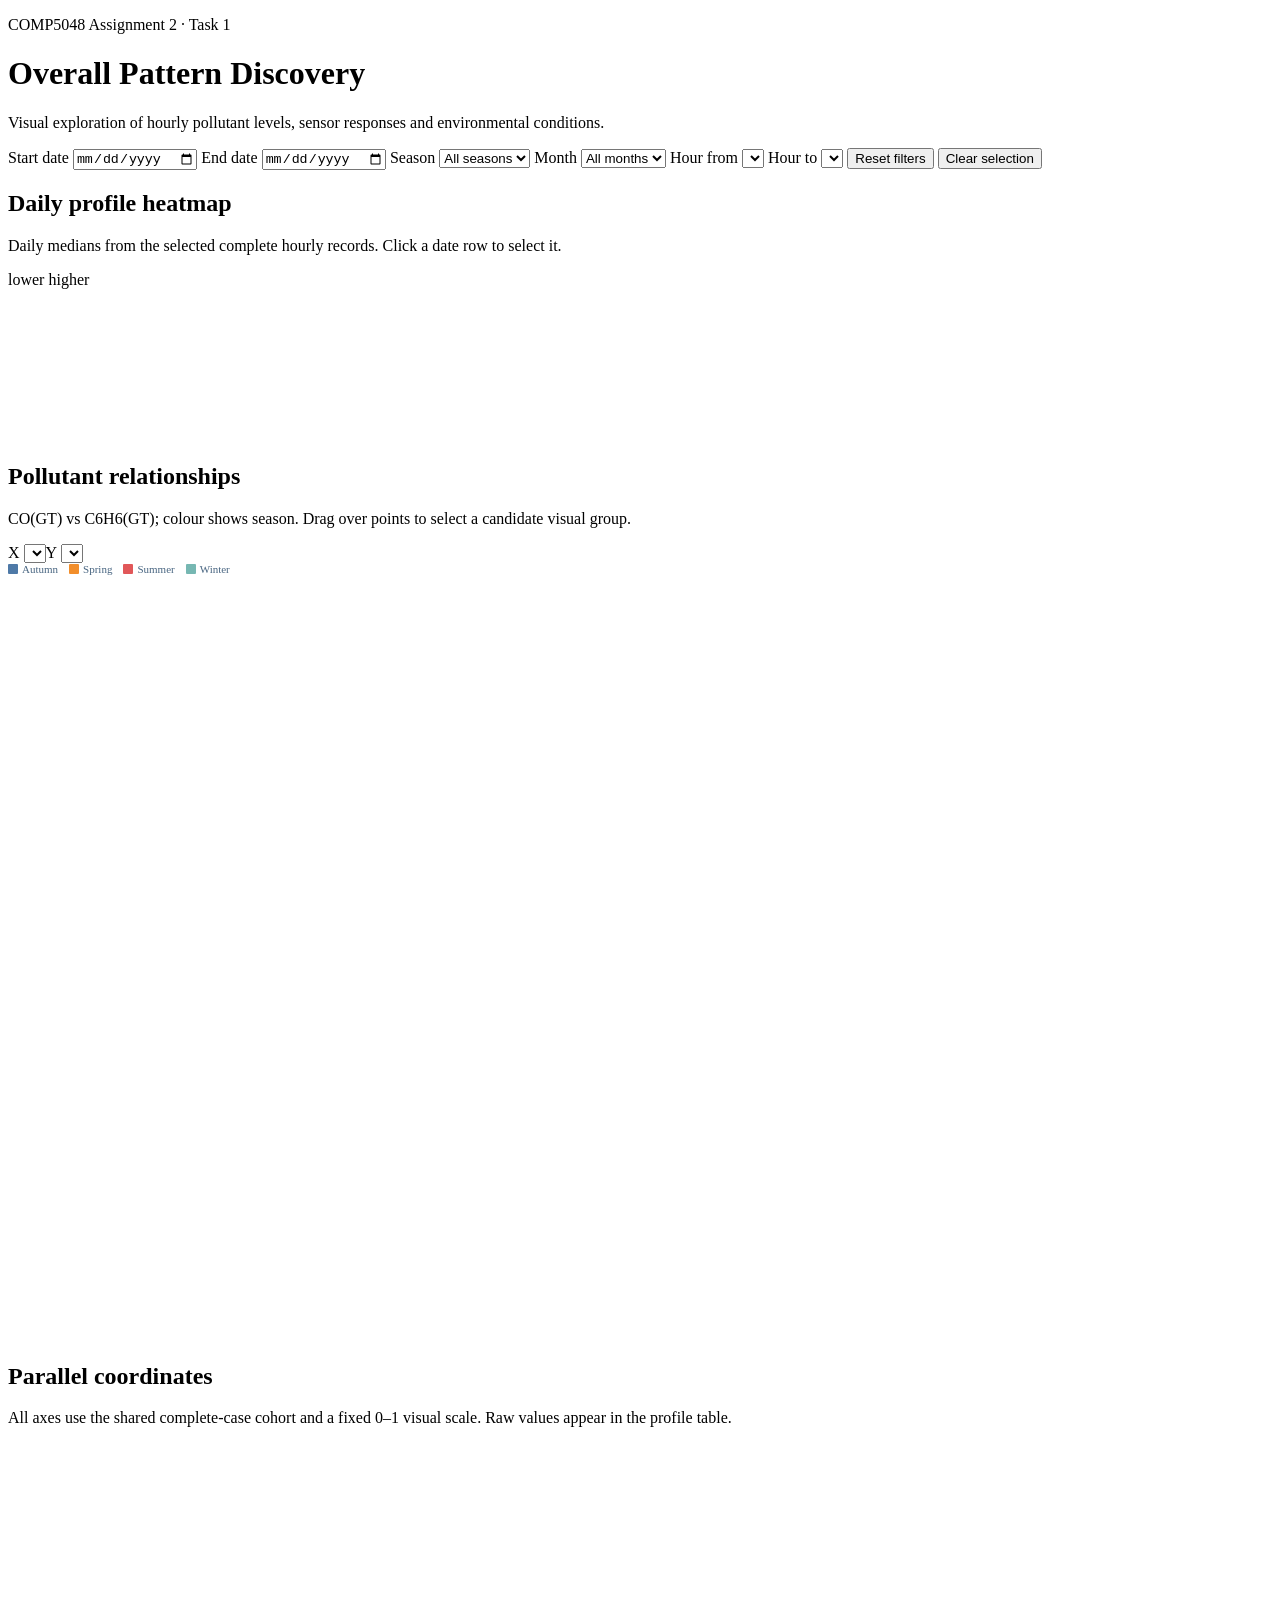
==== code/task-1/html/index.html @ b7a8b614 "Add files via upload" ====
<!doctype html>
<html lang="en">
<head>
  <meta charset="utf-8">
  <meta name="viewport" content="width=device-width, initial-scale=1">
  <title>Task 1 | Overall Pattern Discovery</title>
  <link rel="stylesheet" href="styles.css">
  <link rel="stylesheet" href="tableau-theme.css">
</head>
<body>
  <header>
    <div>
      <p class="eyebrow">COMP5048 Assignment 2 · Task 1</p>
      <h1>Overall Pattern Discovery</h1>
      <p class="subtitle">Visual exploration of hourly pollutant levels, sensor responses and environmental conditions.</p>
    </div>
    <div class="cohort-note" id="cohortNote"></div>
  </header>

  <section class="controls" aria-label="Filters">
    <label>Start date <input id="startDate" type="date"></label>
    <label>End date <input id="endDate" type="date"></label>
    <label>Season <select id="season"><option value="All">All seasons</option><option>Spring</option><option>Summer</option><option>Autumn</option><option>Winter</option></select></label>
    <label>Month <select id="month"><option value="0">All months</option></select></label>
    <label>Hour from <select id="hourFrom"></select></label>
    <label>Hour to <select id="hourTo"></select></label>
    <button id="resetFilters">Reset filters</button>
    <button class="secondary" id="clearSelection">Clear selection</button>
  </section>

  <section class="status-row" aria-live="polite">
    <span id="visibleCount"></span>
    <span id="selectedCount"></span>
    <span id="coverageInfo"></span>
  </section>

  <main>
    <section class="card heat-card">
      <div class="card-heading"><div><h2>Daily profile heatmap</h2><p>Daily medians from the selected complete hourly records. Click a date row to select it.</p></div><span class="legend"><i class="low"></i> lower <i class="high"></i> higher</span></div>
      <div class="scroll-view"><svg id="heatmap" role="img" aria-label="Daily profile heatmap"></svg></div>
    </section>

    <section class="card scatter-card">
      <div class="card-heading"><div><h2>Pollutant relationships</h2><p>CO(GT) vs C6H6(GT); colour shows season. Drag over points to select a candidate visual group.</p></div><div class="axis-controls"><label>X <select id="xField"></select></label><label>Y <select id="yField"></select></label></div></div>
      <div class="season-legend" aria-label="Season colour legend"><span><i class="autumn"></i>Autumn</span><span><i class="spring"></i>Spring</span><span><i class="summer"></i>Summer</span><span><i class="winter"></i>Winter</span></div>
      <div class="canvas-wrap"><canvas id="scatter"></canvas><div id="tooltip" class="tooltip" hidden></div></div>
    </section>

    <section class="card parallel-card">
      <div class="card-heading"><div><h2>Parallel coordinates</h2><p>All axes use the shared complete-case cohort and a fixed 0–1 visual scale. Raw values appear in the profile table.</p></div></div>
      <div class="canvas-wrap"><canvas id="parallel"></canvas></div>
    </section>

  </main>

  <script src="data.js"></script>
  <script src="app.js"></script>
</body>
</html>
---- code/task-1/html/tableau-theme.css ----
/* Tableau-aligned additions for the local Task 1 dashboard. */
.season-legend {
  display: flex;
  flex-wrap: wrap;
  gap: 7px 11px;
  margin: 0 0 8px;
  color: #486581;
  font-size: 11px;
}

.season-legend span {
  display: inline-flex;
  align-items: center;
  gap: 4px;
}

.season-legend i {
  display: inline-block;
  width: 10px;
  height: 10px;
  border-radius: 1px;
}

.season-legend .autumn { background: #4e79a7; }
.season-legend .spring { background: #f28e2b; }
.season-legend .summer { background: #e15759; }
.season-legend .winter { background: #76b7b2; }

/* Match the Tableau dashboard composition: scatterplot left, the two
   multivariate views stacked on the right. */
.scatter-card { grid-column: 1 / 2; grid-row: span 2; }
.heat-card { grid-column: 2 / 3; }
.parallel-card { grid-column: 2 / 3; }
.scatter-card .canvas-wrap { height: 760px; }

@media (max-width: 950px) {
  .scatter-card, .heat-card, .parallel-card { grid-column: 1; grid-row: auto; }
  .scatter-card .canvas-wrap { height: 300px; }
}
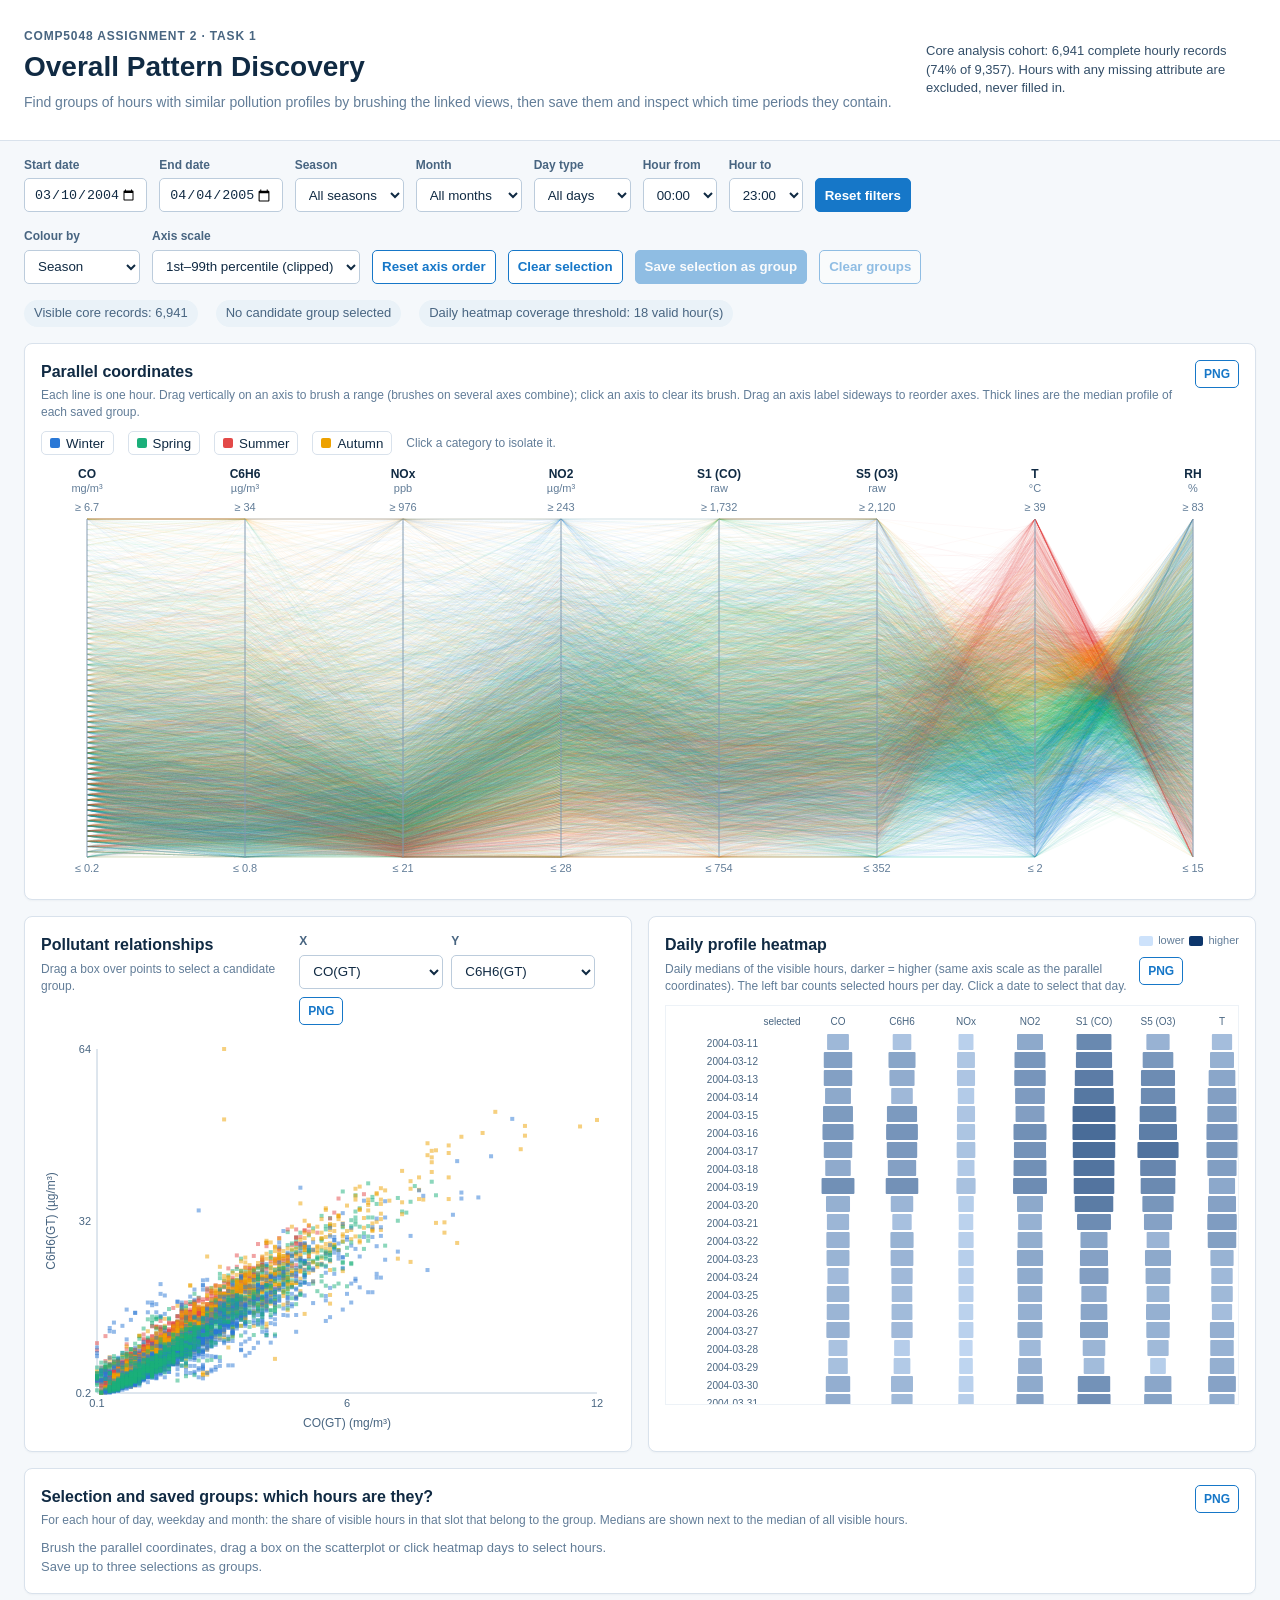
==== commit 9a7b0c15: "Complete Task 1: grouping discovery tool, evidence figures and write-up - Web tool: axis brushing an" ====
--- a/code/task-1/html/index.html
+++ b/code/task-1/html/index.html
@@ -12,7 +12,7 @@
     <div>
       <p class="eyebrow">COMP5048 Assignment 2 · Task 1</p>
       <h1>Overall Pattern Discovery</h1>
-      <p class="subtitle">Visual exploration of hourly pollutant levels, sensor responses and environmental conditions.</p>
+      <p class="subtitle">Find groups of hours with similar pollution profiles by brushing the linked views, then save them and inspect which time periods they contain.</p>
     </div>
     <div class="cohort-note" id="cohortNote"></div>
   </header>
@@ -20,12 +20,21 @@
   <section class="controls" aria-label="Filters">
     <label>Start date <input id="startDate" type="date"></label>
     <label>End date <input id="endDate" type="date"></label>
-    <label>Season <select id="season"><option value="All">All seasons</option><option>Spring</option><option>Summer</option><option>Autumn</option><option>Winter</option></select></label>
+    <label>Season <select id="season"><option value="All">All seasons</option><option>Winter</option><option>Spring</option><option>Summer</option><option>Autumn</option></select></label>
     <label>Month <select id="month"><option value="0">All months</option></select></label>
+    <label>Day type <select id="dayType"><option value="All">All days</option><option>Weekday</option><option>Weekend</option></select></label>
     <label>Hour from <select id="hourFrom"></select></label>
     <label>Hour to <select id="hourTo"></select></label>
     <button id="resetFilters">Reset filters</button>
+  </section>
+
+  <section class="controls encoding-row" aria-label="Encoding">
+    <label>Colour by <select id="colourBy"><option value="season">Season</option><option value="timeOfDay">Time of day</option><option value="dayType">Day type</option><option value="group">Saved group</option><option value="none">None</option></select></label>
+    <label>Axis scale <select id="scale"><option value="p99">1st–99th percentile (clipped)</option><option value="minmax">Full min–max</option></select></label>
+    <button class="secondary" id="resetAxes">Reset axis order</button>
     <button class="secondary" id="clearSelection">Clear selection</button>
+    <button id="saveGroup">Save selection as group</button>
+    <button class="secondary" id="clearGroups">Clear groups</button>
   </section>
 
   <section class="status-row" aria-live="polite">
@@ -35,22 +44,41 @@
   </section>
 
   <main>
+    <section class="card parallel-card">
+      <div class="card-heading">
+        <div>
+          <h2>Parallel coordinates</h2>
+          <p>Each line is one hour. Drag vertically on an axis to brush a range (brushes on several axes combine); click an axis to clear its brush. Drag an axis label sideways to reorder axes. Thick lines are the median profile of each saved group.</p>
+        </div>
+        <button class="secondary small" data-export="parallel">PNG</button>
+      </div>
+      <div class="colour-legend" id="colourLegend" aria-label="Colour legend"></div>
+      <div class="canvas-wrap"><canvas id="parallel"></canvas></div>
+    </section>
+
+    <section class="card scatter-card">
+      <div class="card-heading">
+        <div><h2>Pollutant relationships</h2><p>Drag a box over points to select a candidate group.</p></div>
+        <div class="axis-controls"><label>X <select id="xField"></select></label><label>Y <select id="yField"></select></label><button class="secondary small" data-export="scatter">PNG</button></div>
+      </div>
+      <div class="canvas-wrap"><canvas id="scatter"></canvas><div id="tooltip" class="tooltip" hidden></div></div>
+    </section>
+
     <section class="card heat-card">
-      <div class="card-heading"><div><h2>Daily profile heatmap</h2><p>Daily medians from the selected complete hourly records. Click a date row to select it.</p></div><span class="legend"><i class="low"></i> lower <i class="high"></i> higher</span></div>
+      <div class="card-heading">
+        <div><h2>Daily profile heatmap</h2><p>Daily medians of the visible hours, darker = higher (same axis scale as the parallel coordinates). The left bar counts selected hours per day. Click a date to select that day.</p></div>
+        <div class="axis-controls"><span class="legend"><i class="low"></i> lower <i class="high"></i> higher</span><button class="secondary small" data-export="heatmap">PNG</button></div>
+      </div>
       <div class="scroll-view"><svg id="heatmap" role="img" aria-label="Daily profile heatmap"></svg></div>
     </section>
 
-    <section class="card scatter-card">
-      <div class="card-heading"><div><h2>Pollutant relationships</h2><p>CO(GT) vs C6H6(GT); colour shows season. Drag over points to select a candidate visual group.</p></div><div class="axis-controls"><label>X <select id="xField"></select></label><label>Y <select id="yField"></select></label></div></div>
-      <div class="season-legend" aria-label="Season colour legend"><span><i class="autumn"></i>Autumn</span><span><i class="spring"></i>Spring</span><span><i class="summer"></i>Summer</span><span><i class="winter"></i>Winter</span></div>
-      <div class="canvas-wrap"><canvas id="scatter"></canvas><div id="tooltip" class="tooltip" hidden></div></div>
+    <section class="card groups-card">
+      <div class="card-heading">
+        <div><h2>Selection and saved groups: which hours are they?</h2><p>For each hour of day, weekday and month: the share of visible hours in that slot that belong to the group. Medians are shown next to the median of all visible hours.</p></div>
+        <button class="secondary small" data-export="groups">PNG</button>
+      </div>
+      <div id="groups" class="groups-grid"></div>
     </section>
-
-    <section class="card parallel-card">
-      <div class="card-heading"><div><h2>Parallel coordinates</h2><p>All axes use the shared complete-case cohort and a fixed 0–1 visual scale. Raw values appear in the profile table.</p></div></div>
-      <div class="canvas-wrap"><canvas id="parallel"></canvas></div>
-    </section>
-
   </main>
 
   <script src="data.js"></script>
--- a/code/task-1/html/styles.css
+++ b/code/task-1/html/styles.css
@@ -0,0 +1 @@
+:root{--ink:#102a43;--muted:#627d98;--border:#d9e2ec;--panel:#fff;--ground:#f5f8fb;--blue:#1677c8;--orange:#e8892f;--gray:#9fb3c8;--navy:#0b3c5d}*{box-sizing:border-box}body{margin:0;background:var(--ground);color:var(--ink);font:14px/1.45 Arial,Helvetica,sans-serif}header{display:flex;justify-content:space-between;gap:24px;padding:28px max(24px,calc((100vw - 1500px)/2));background:#fff;border-bottom:1px solid var(--border)}h1,h2,p{margin:0}h1{font-size:28px;line-height:1.15}.eyebrow{margin-bottom:6px;color:#486581;font-size:12px;font-weight:700;letter-spacing:.07em;text-transform:uppercase}.subtitle{margin-top:8px;color:var(--muted)}.cohort-note{align-self:center;max-width:330px;color:#334e68;font-size:13px}.controls,.status-row,main{max-width:1500px;margin-left:auto;margin-right:auto}.controls{display:flex;flex-wrap:wrap;gap:12px;align-items:end;padding:16px 24px}.controls label,.axis-controls label{display:grid;gap:4px;color:#486581;font-size:12px;font-weight:700}.controls input,.controls select,.axis-controls select,button{height:34px;border:1px solid #bcccdc;border-radius:5px;background:#fff;color:var(--ink);padding:0 9px}button{cursor:pointer;background:var(--blue);border-color:var(--blue);color:#fff;font-weight:700}button.secondary{background:#fff;color:var(--blue);border-color:var(--blue)}.status-row{display:flex;flex-wrap:wrap;gap:18px;padding:0 24px 16px;color:#486581;font-size:13px}.status-row span{background:#eaf2f8;border-radius:99px;padding:4px 10px}main{display:grid;grid-template-columns:minmax(0,1.2fr) minmax(0,1fr);gap:16px;padding:0 24px 30px}.card{min-width:0;background:var(--panel);border:1px solid var(--border);border-radius:8px;box-shadow:0 1px 2px rgba(16,42,67,.04);padding:16px}.heat-card{grid-column:1/2}.scatter-card{grid-column:2/3}.parallel-card,.time-card{grid-column:span 1}.profile-card{grid-column:1/2}.evidence-card{grid-column:2/3}.card-heading{display:flex;justify-content:space-between;gap:12px;align-items:flex-start;margin-bottom:10px}h2{font-size:16px}.card-heading p,.muted{margin-top:4px;color:var(--muted);font-size:12px}.axis-controls{display:flex;gap:8px;flex-wrap:wrap}.canvas-wrap{position:relative;height:330px}.canvas-wrap canvas{width:100%;height:100%;display:block;touch-action:none}.scroll-view{max-height:400px;overflow:auto;border:1px solid #edf2f7}.scroll-view svg{display:block;min-width:680px}.legend{display:flex;align-items:center;gap:5px;color:var(--muted);font-size:11px;white-space:nowrap}.legend i{display:inline-block;width:14px;height:10px;border-radius:2px}.legend .low{background:#2b6cb0}.legend .high{background:#d53f3a}.tooltip{position:absolute;z-index:2;max-width:240px;padding:8px 10px;background:#102a43;color:#fff;border-radius:5px;font-size:12px;pointer-events:none;white-space:pre-line}.table-wrap{overflow:auto}table{width:100%;border-collapse:collapse;font-size:13px}th,td{padding:8px;border-bottom:1px solid #edf2f7;text-align:right;white-space:nowrap}th:first-child,td:first-child{text-align:left}th{color:#486581;font-size:11px;text-transform:uppercase}.evidence-card ol{padding-left:21px;margin:10px 0}.evidence-card li{margin:4px 0}@media(max-width:950px){header{display:block}.cohort-note{margin-top:16px}main{grid-template-columns:1fr}.heat-card,.scatter-card,.parallel-card,.time-card,.profile-card,.evidence-card{grid-column:1}.canvas-wrap{height:300px}}
--- a/code/task-1/html/tableau-theme.css
+++ b/code/task-1/html/tableau-theme.css
@@ -1,39 +1,66 @@
-/* Tableau-aligned additions for the local Task 1 dashboard. */
-.season-legend {
+/* Task 1 layout and encodings, layered on styles.css. */
+:root {
+  --series-1: #2a78d6;  /* blue   - validated categorical slots (all-pairs) */
+  --series-2: #eb6834;  /* orange */
+  --series-3: #1baf7a;  /* aqua   */
+  --seq-low: #cde2fb;   /* sequential blue ramp for the heatmap */
+  --seq-high: #0d366b;
+}
+
+.encoding-row { padding-top: 0; }
+button.small { height: 28px; padding: 0 8px; font-size: 12px; }
+button:disabled { opacity: .45; cursor: not-allowed; }
+
+/* Parallel coordinates is the primary discovery view, so it spans the full width. */
+main { grid-template-columns: minmax(0, 1fr) minmax(0, 1fr); }
+.parallel-card { grid-column: 1 / 3; grid-row: 1; }
+.scatter-card { grid-column: 1 / 2; grid-row: 2; }
+.heat-card { grid-column: 2 / 3; grid-row: 2; }
+.groups-card { grid-column: 1 / 3; grid-row: 3; }
+.parallel-card .canvas-wrap { height: 420px; }
+.scatter-card .canvas-wrap { height: 400px; }
+.heat-card .scroll-view { max-height: 400px; }
+
+.colour-legend {
   display: flex;
   flex-wrap: wrap;
-  gap: 7px 11px;
+  gap: 6px 14px;
+  min-height: 22px;
   margin: 0 0 8px;
   color: #486581;
-  font-size: 11px;
+  font-size: 12px;
 }
-
-.season-legend span {
+.colour-legend button {
   display: inline-flex;
   align-items: center;
-  gap: 4px;
+  gap: 6px;
+  height: 24px;
+  padding: 0 8px;
+  background: #fff;
+  border: 1px solid var(--border);
+  color: var(--ink);
+  font-weight: 400;
 }
+.colour-legend button[aria-pressed="true"] { border-color: var(--ink); font-weight: 700; }
+.colour-legend button.dimmed { color: #9fb3c8; }
+.colour-legend i { display: inline-block; width: 10px; height: 10px; border-radius: 2px; }
+.colour-legend .hint { align-self: center; color: var(--muted); }
 
-.season-legend i {
-  display: inline-block;
-  width: 10px;
-  height: 10px;
-  border-radius: 1px;
-}
+.legend .low { background: var(--seq-low); }
+.legend .high { background: var(--seq-high); }
 
-.season-legend .autumn { background: #4e79a7; }
-.season-legend .spring { background: #f28e2b; }
-.season-legend .summer { background: #e15759; }
-.season-legend .winter { background: #76b7b2; }
-
-/* Match the Tableau dashboard composition: scatterplot left, the two
-   multivariate views stacked on the right. */
-.scatter-card { grid-column: 1 / 2; grid-row: span 2; }
-.heat-card { grid-column: 2 / 3; }
-.parallel-card { grid-column: 2 / 3; }
-.scatter-card .canvas-wrap { height: 760px; }
+.groups-grid { display: grid; grid-template-columns: repeat(auto-fill, minmax(560px, 1fr)); gap: 14px; }
+.group-card { border: 1px solid var(--border); border-radius: 8px; padding: 12px; }
+.group-card h3 { display: flex; align-items: center; gap: 8px; margin: 0 0 2px; font-size: 14px; }
+.group-card h3 i { display: inline-block; width: 12px; height: 12px; border-radius: 3px; }
+.group-card .defined-by { margin: 0 0 8px; color: var(--muted); font-size: 12px; }
+.group-card svg { display: block; width: 100%; height: auto; }
+.group-card table { margin-top: 6px; font-size: 12px; }
+.group-card th, .group-card td { padding: 3px 6px; }
+.empty-note { color: var(--muted); font-size: 13px; }
 
 @media (max-width: 950px) {
-  .scatter-card, .heat-card, .parallel-card { grid-column: 1; grid-row: auto; }
-  .scatter-card .canvas-wrap { height: 300px; }
+  main { grid-template-columns: 1fr; }
+  .parallel-card, .scatter-card, .heat-card, .groups-card { grid-column: 1; grid-row: auto; }
+  .groups-grid { grid-template-columns: 1fr; }
 }
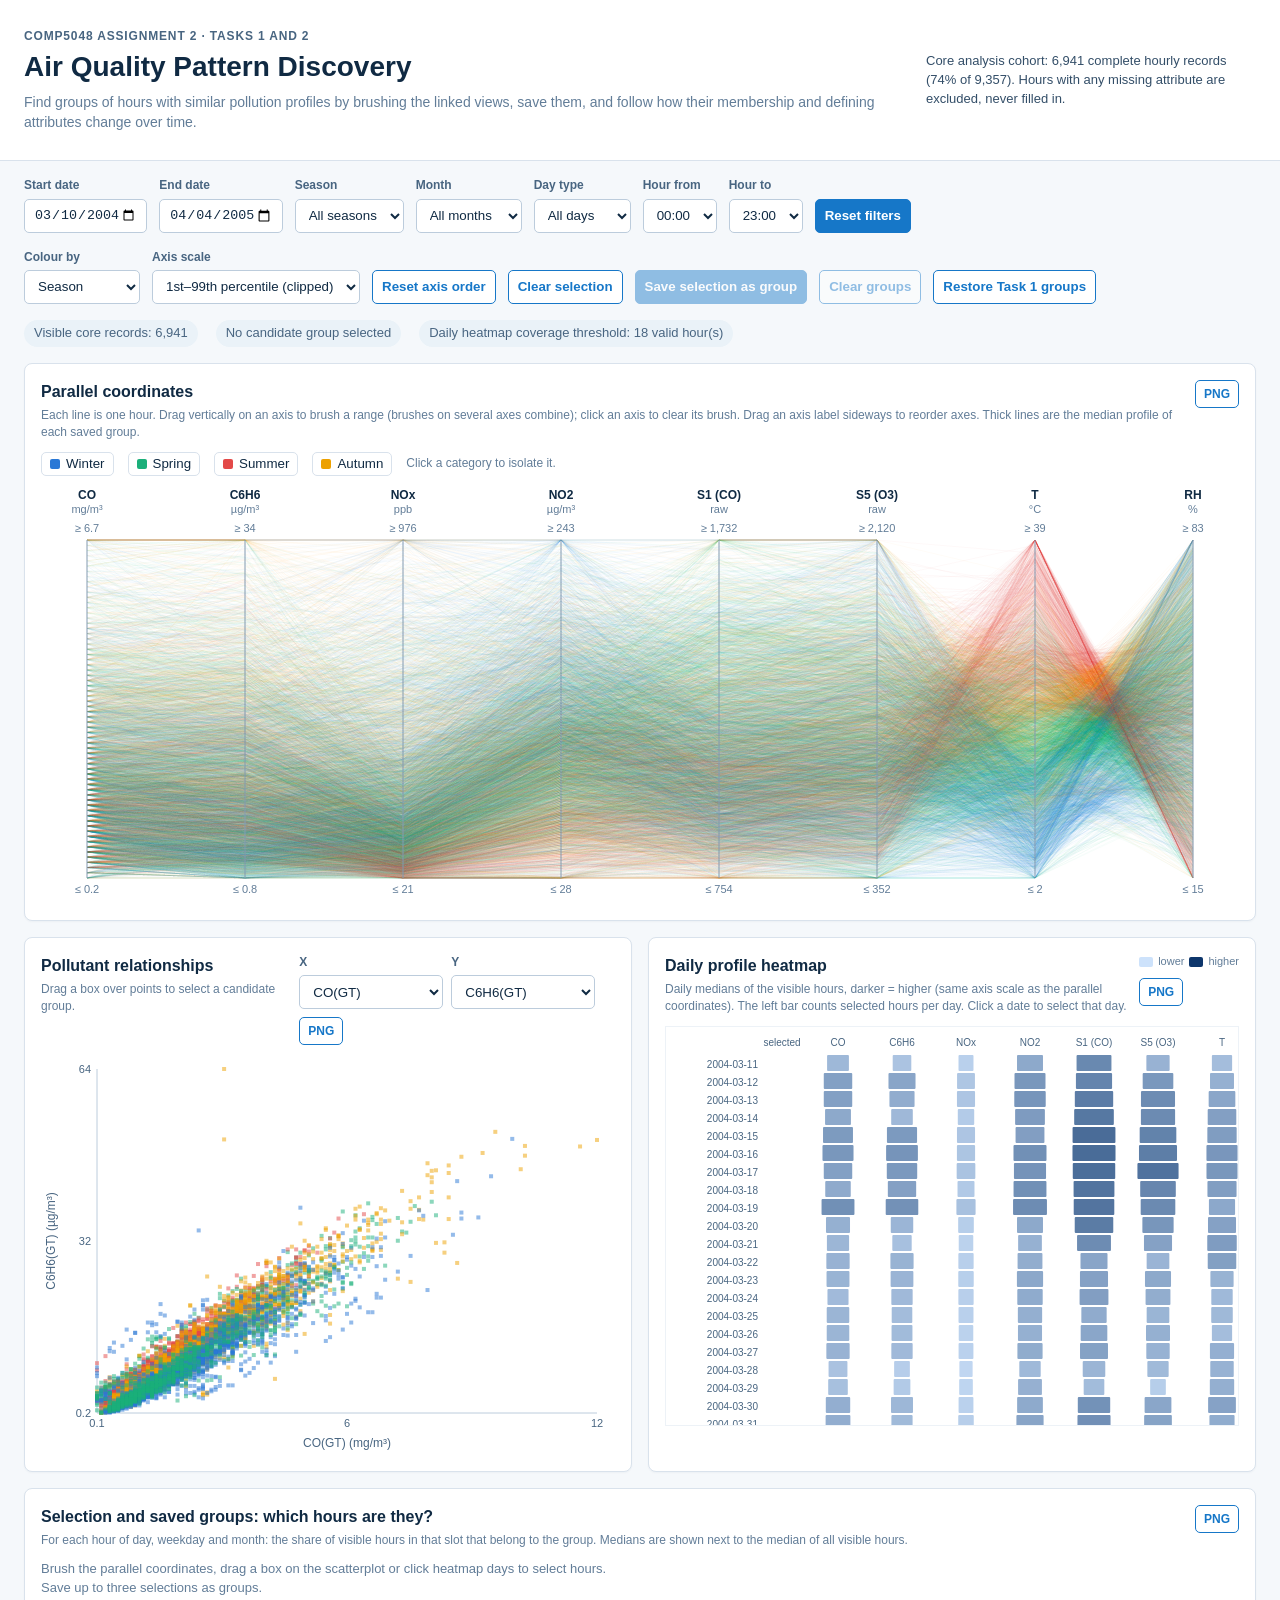
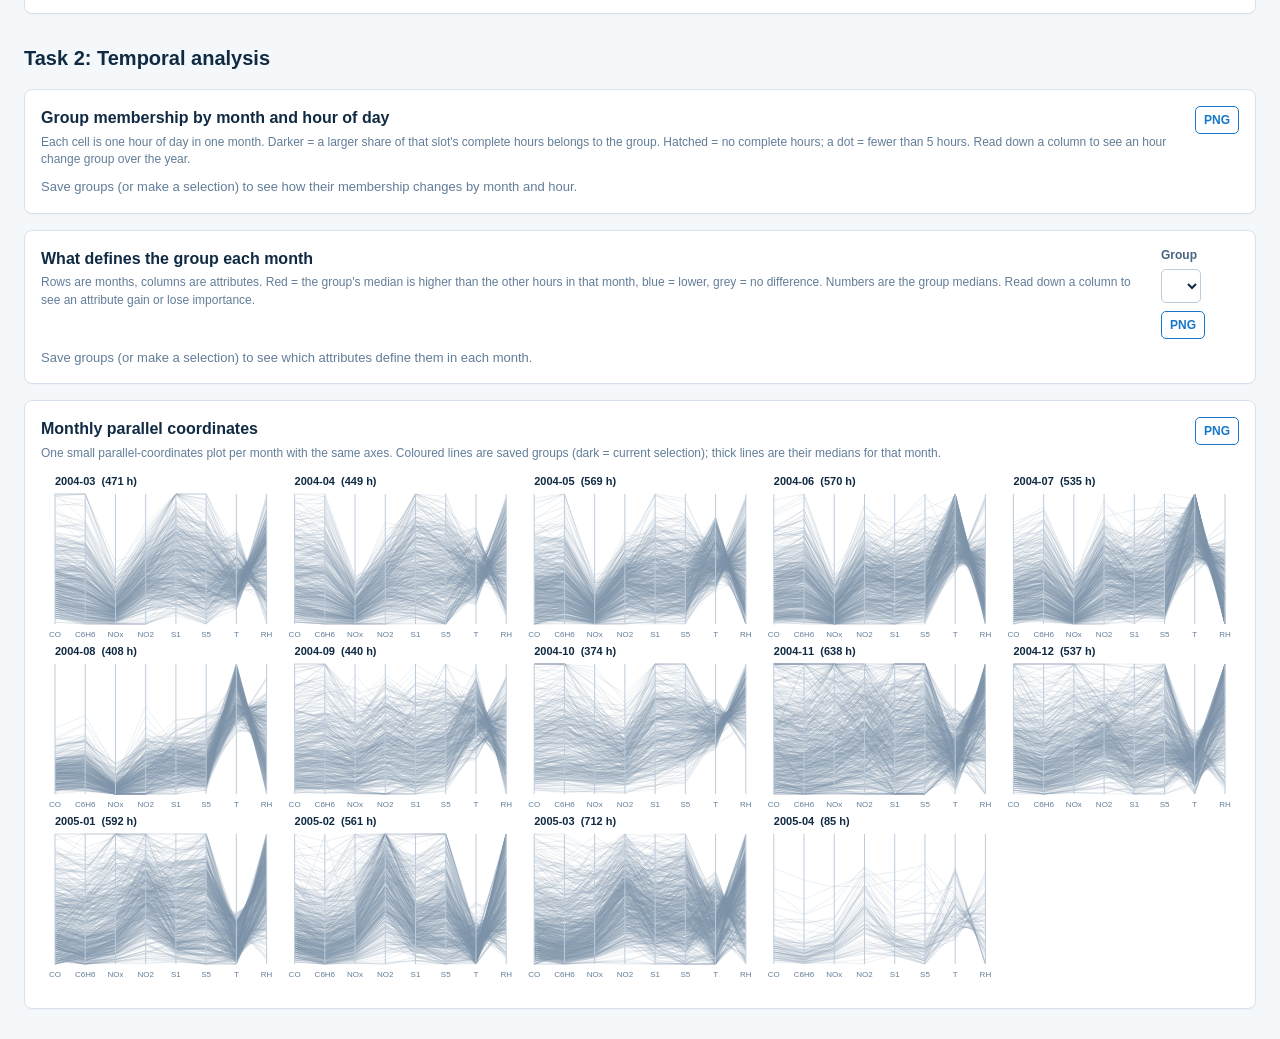
==== commit e0e2b02c: "Task 2: temporal views and evidence figures - Membership matrix (month x hour of day) per saved grou" ====
--- a/code/task-1/html/index.html
+++ b/code/task-1/html/index.html
@@ -3,16 +3,16 @@
 <head>
   <meta charset="utf-8">
   <meta name="viewport" content="width=device-width, initial-scale=1">
-  <title>Task 1 | Overall Pattern Discovery</title>
+  <title>Air Quality Visual Analytics</title>
   <link rel="stylesheet" href="styles.css">
   <link rel="stylesheet" href="tableau-theme.css">
 </head>
 <body>
   <header>
     <div>
-      <p class="eyebrow">COMP5048 Assignment 2 · Task 1</p>
-      <h1>Overall Pattern Discovery</h1>
-      <p class="subtitle">Find groups of hours with similar pollution profiles by brushing the linked views, then save them and inspect which time periods they contain.</p>
+      <p class="eyebrow">COMP5048 Assignment 2 · Tasks 1 and 2</p>
+      <h1>Air Quality Pattern Discovery</h1>
+      <p class="subtitle">Find groups of hours with similar pollution profiles by brushing the linked views, save them, and follow how their membership and defining attributes change over time.</p>
     </div>
     <div class="cohort-note" id="cohortNote"></div>
   </header>
@@ -35,6 +35,7 @@
     <button class="secondary" id="clearSelection">Clear selection</button>
     <button id="saveGroup">Save selection as group</button>
     <button class="secondary" id="clearGroups">Clear groups</button>
+    <button class="secondary" id="restoreGroups">Restore Task 1 groups</button>
   </section>
 
   <section class="status-row" aria-live="polite">
@@ -79,6 +80,32 @@
       </div>
       <div id="groups" class="groups-grid"></div>
     </section>
+
+    <h2 class="section-title">Task 2: Temporal analysis</h2>
+
+    <section class="card membership-card">
+      <div class="card-heading">
+        <div><h2>Group membership by month and hour of day</h2><p>Each cell is one hour of day in one month. Darker = a larger share of that slot's complete hours belongs to the group. Hatched = no complete hours; a dot = fewer than 5 hours. Read down a column to see an hour change group over the year.</p></div>
+        <button class="secondary small" data-export="membership">PNG</button>
+      </div>
+      <div id="membership" class="membership-grid"></div>
+    </section>
+
+    <section class="card profile-card">
+      <div class="card-heading">
+        <div><h2>What defines the group each month</h2><p>Rows are months, columns are attributes. Red = the group's median is higher than the other hours in that month, blue = lower, grey = no difference. Numbers are the group medians. Read down a column to see an attribute gain or lose importance.</p></div>
+        <div class="axis-controls"><label>Group <select id="profileEntity"></select></label><button class="secondary small" data-export="profile">PNG</button></div>
+      </div>
+      <div id="profile" class="scroll-x"></div>
+    </section>
+
+    <section class="card monthly-card">
+      <div class="card-heading">
+        <div><h2>Monthly parallel coordinates</h2><p>One small parallel-coordinates plot per month with the same axes. Coloured lines are saved groups (dark = current selection); thick lines are their medians for that month.</p></div>
+        <button class="secondary small" data-export="monthly">PNG</button>
+      </div>
+      <div class="canvas-wrap"><canvas id="monthly"></canvas></div>
+    </section>
   </main>
 
   <script src="data.js"></script>
--- a/code/task-1/html/tableau-theme.css
+++ b/code/task-1/html/tableau-theme.css
@@ -59,8 +59,16 @@
 .group-card th, .group-card td { padding: 3px 6px; }
 .empty-note { color: var(--muted); font-size: 13px; }
 
+/* Task 2 temporal views */
+.section-title { grid-column: 1 / 3; margin: 14px 0 0; font-size: 20px; }
+.membership-card, .profile-card, .monthly-card { grid-column: 1 / 3; }
+.membership-grid { display: flex; flex-wrap: wrap; gap: 18px; }
+.membership-grid svg, .scroll-x svg { display: block; max-width: 100%; height: auto; }
+.scroll-x { overflow-x: auto; }
+
 @media (max-width: 950px) {
   main { grid-template-columns: 1fr; }
-  .parallel-card, .scatter-card, .heat-card, .groups-card { grid-column: 1; grid-row: auto; }
+  .parallel-card, .scatter-card, .heat-card, .groups-card, .section-title,
+  .membership-card, .profile-card, .monthly-card { grid-column: 1; grid-row: auto; }
   .groups-grid { grid-template-columns: 1fr; }
 }
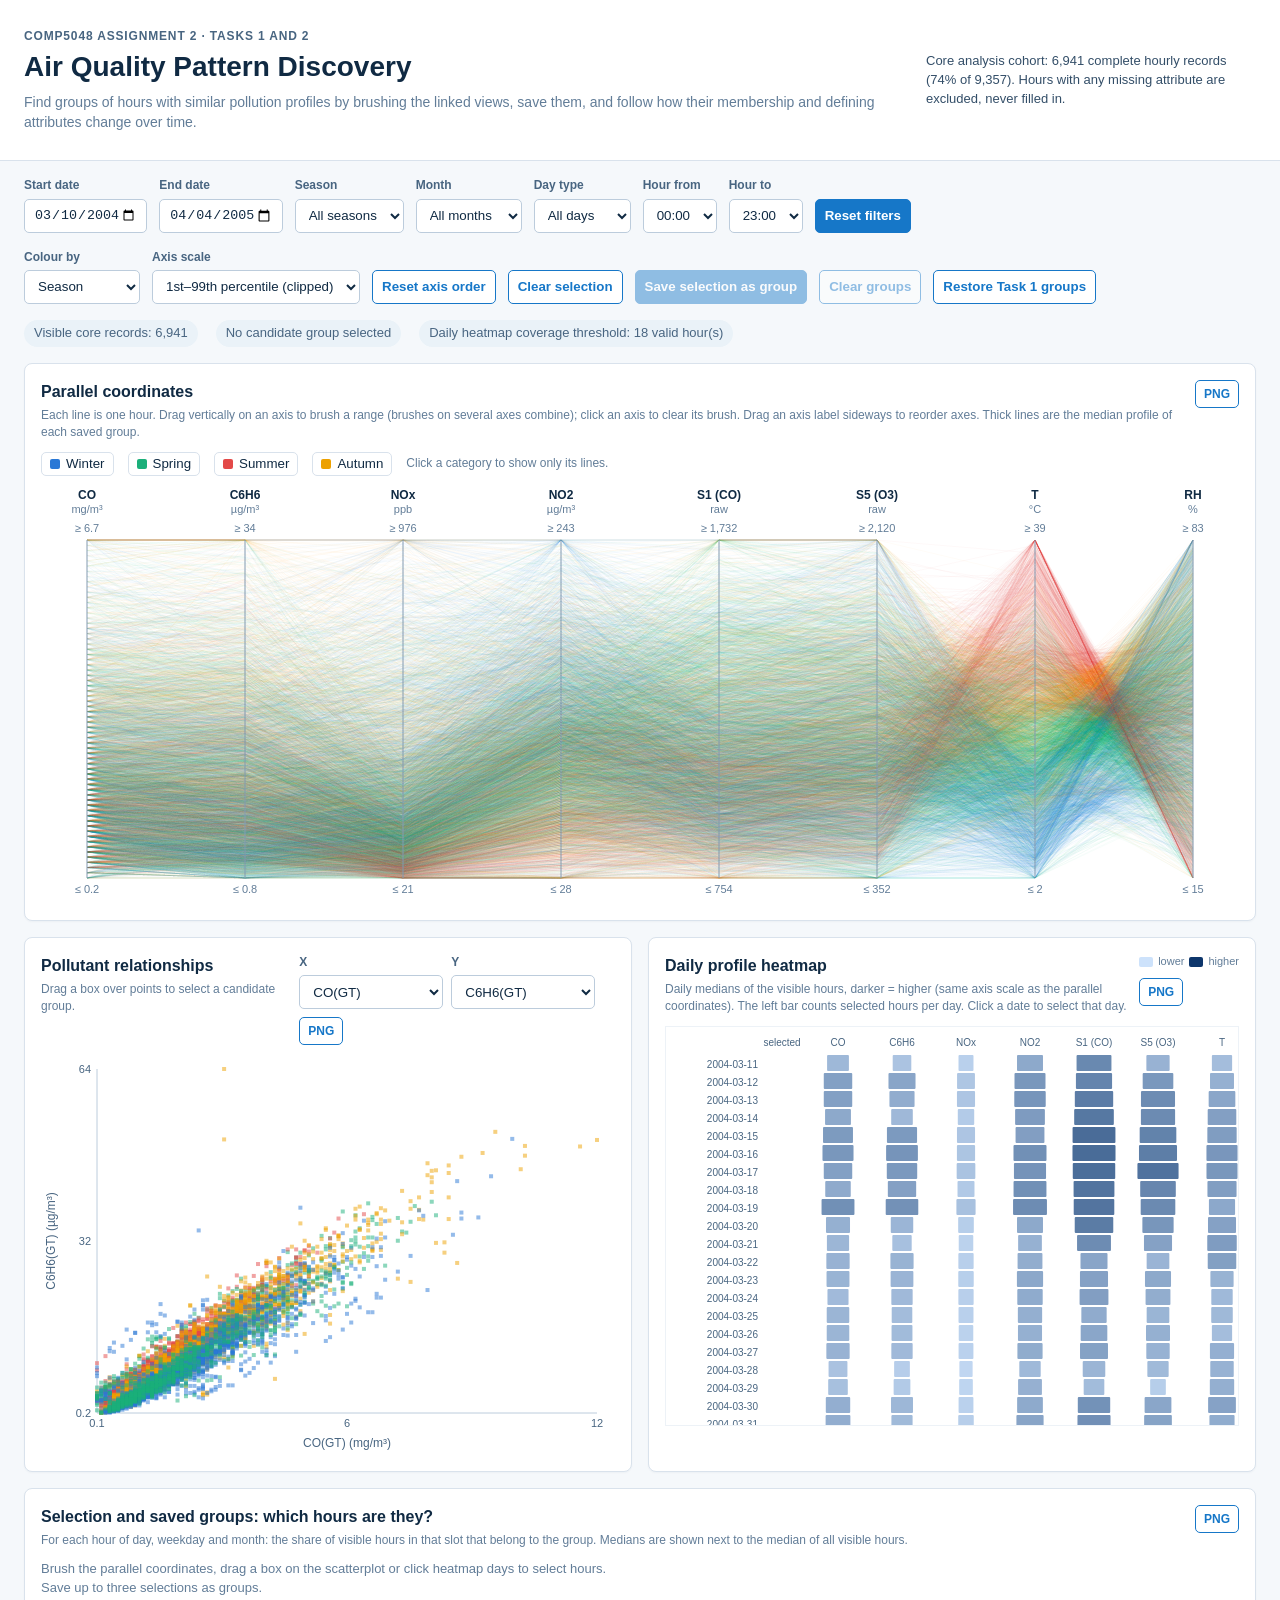
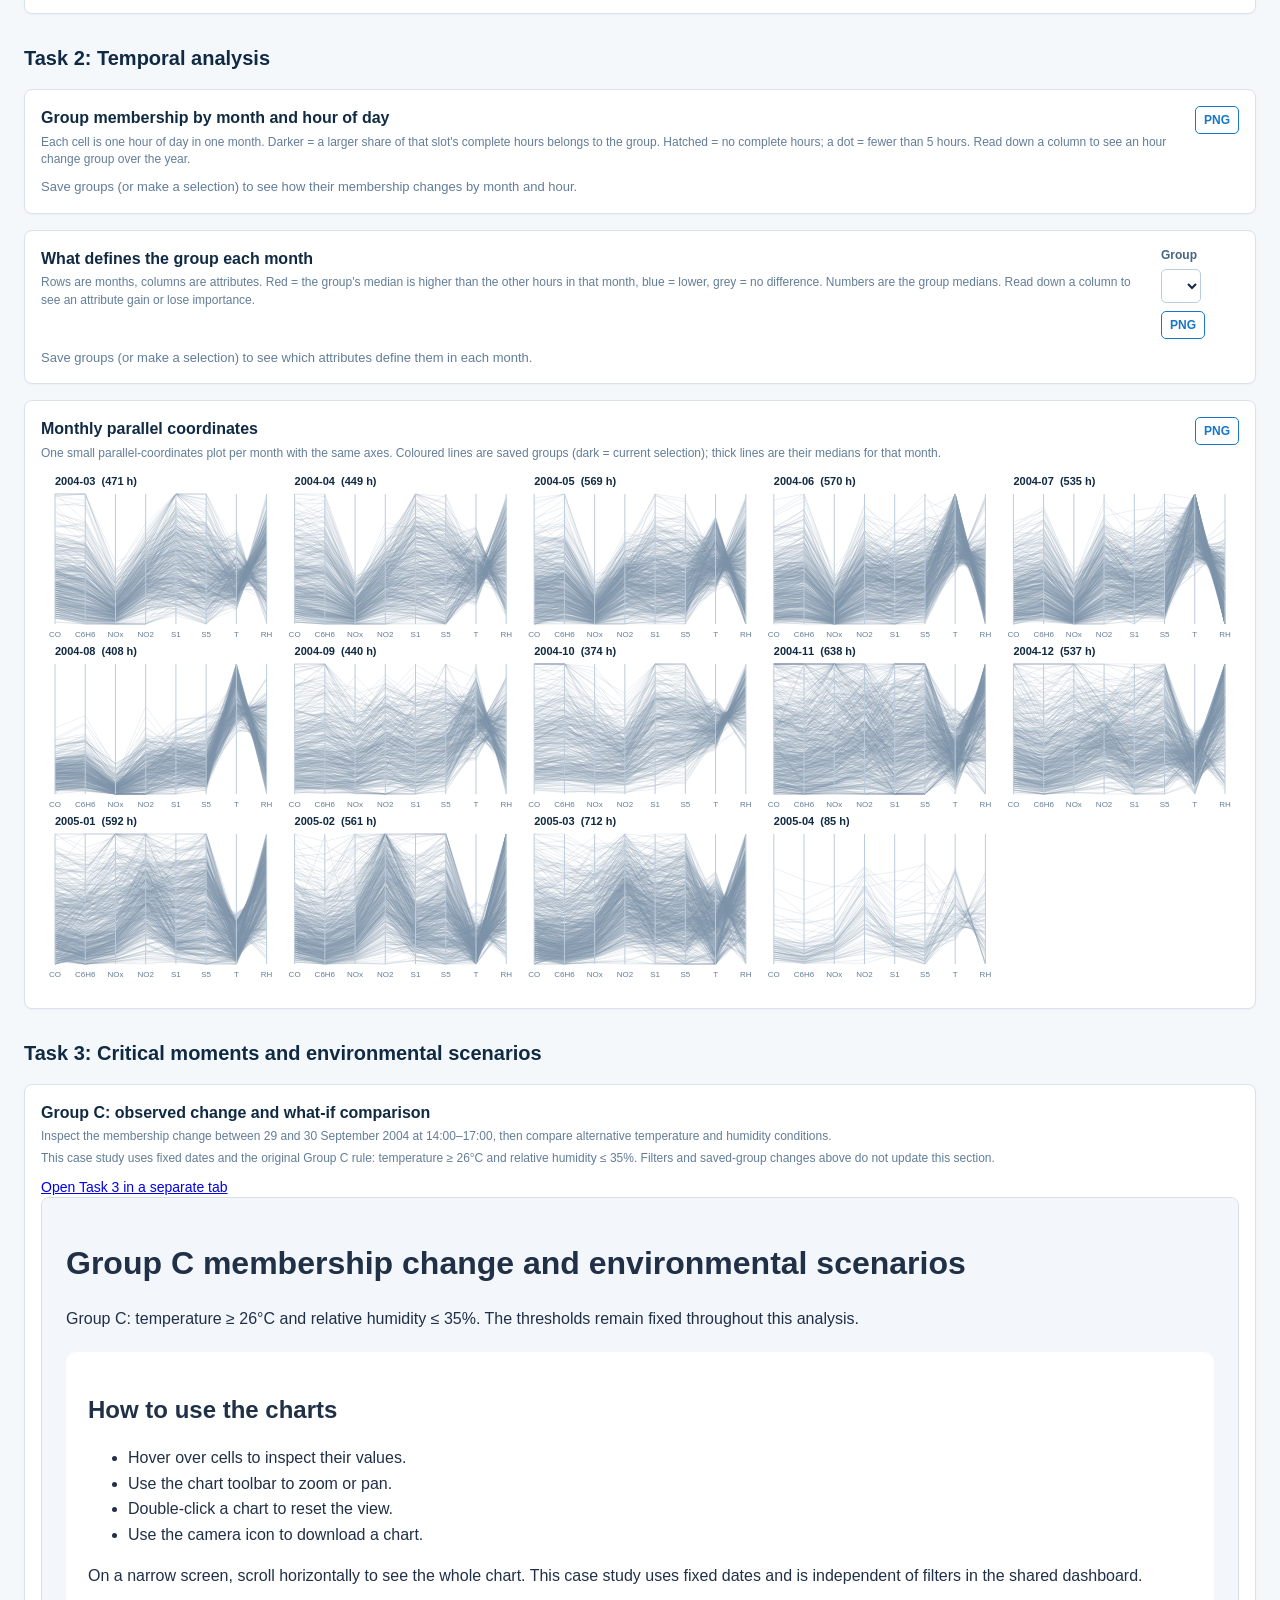
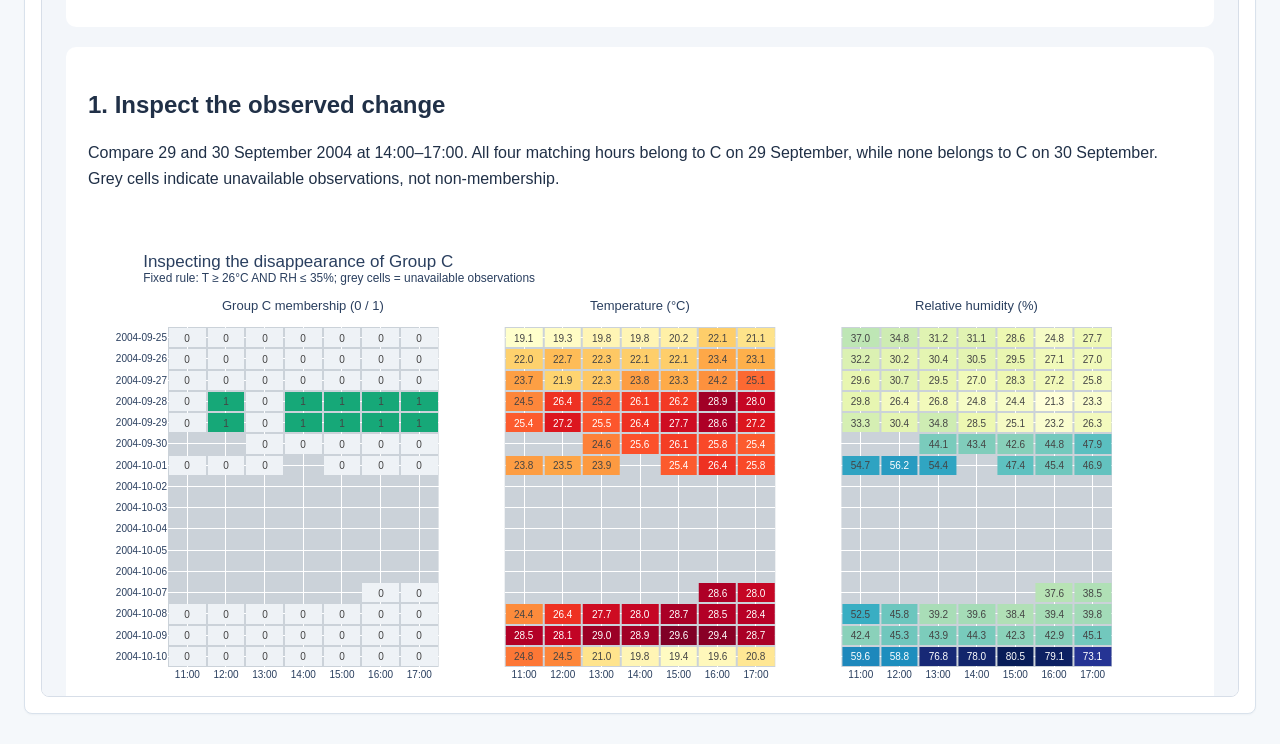
==== commit 9d2a211c: "Update Task 3 visualisations and group report" ====
--- a/code/task-1/html/index.html
+++ b/code/task-1/html/index.html
@@ -106,6 +106,52 @@
       </div>
       <div class="canvas-wrap"><canvas id="monthly"></canvas></div>
     </section>
+        <h2 class="section-title" id="task3">
+      Task 3: Critical moments and environmental scenarios
+    </h2>
+
+    <section class="card" style="grid-column: 1 / -1;">
+      <div class="card-heading">
+        <div>
+          <h2>Group C: observed change and what-if comparison</h2>
+          <p>
+            Inspect the membership change between 29 and 30
+            September 2004 at 14:00–17:00, then compare
+            alternative temperature and humidity conditions.
+          </p>
+          <p>
+            This case study uses fixed dates and the original
+            Group C rule: temperature ≥ 26°C and relative
+            humidity ≤ 35%. Filters and saved-group changes
+            above do not update this section.
+          </p>
+        </div>
+      </div>
+
+      <p>
+        <a
+          href="../../task-3/task3_interactive.html"
+          target="_blank"
+          rel="noopener"
+        >
+          Open Task 3 in a separate tab
+        </a>
+      </p>
+
+      <iframe
+        src="../../task-3/task3_interactive.html"
+        title="Task 3 interactive evidence and environmental scenarios"
+        loading="lazy"
+        style="
+          display: block;
+          width: 100%;
+          height: 1100px;
+          border: 1px solid #d7dee8;
+          border-radius: 8px;
+          background: white;
+        "
+      ></iframe>
+    </section>
   </main>
 
   <script src="data.js"></script>
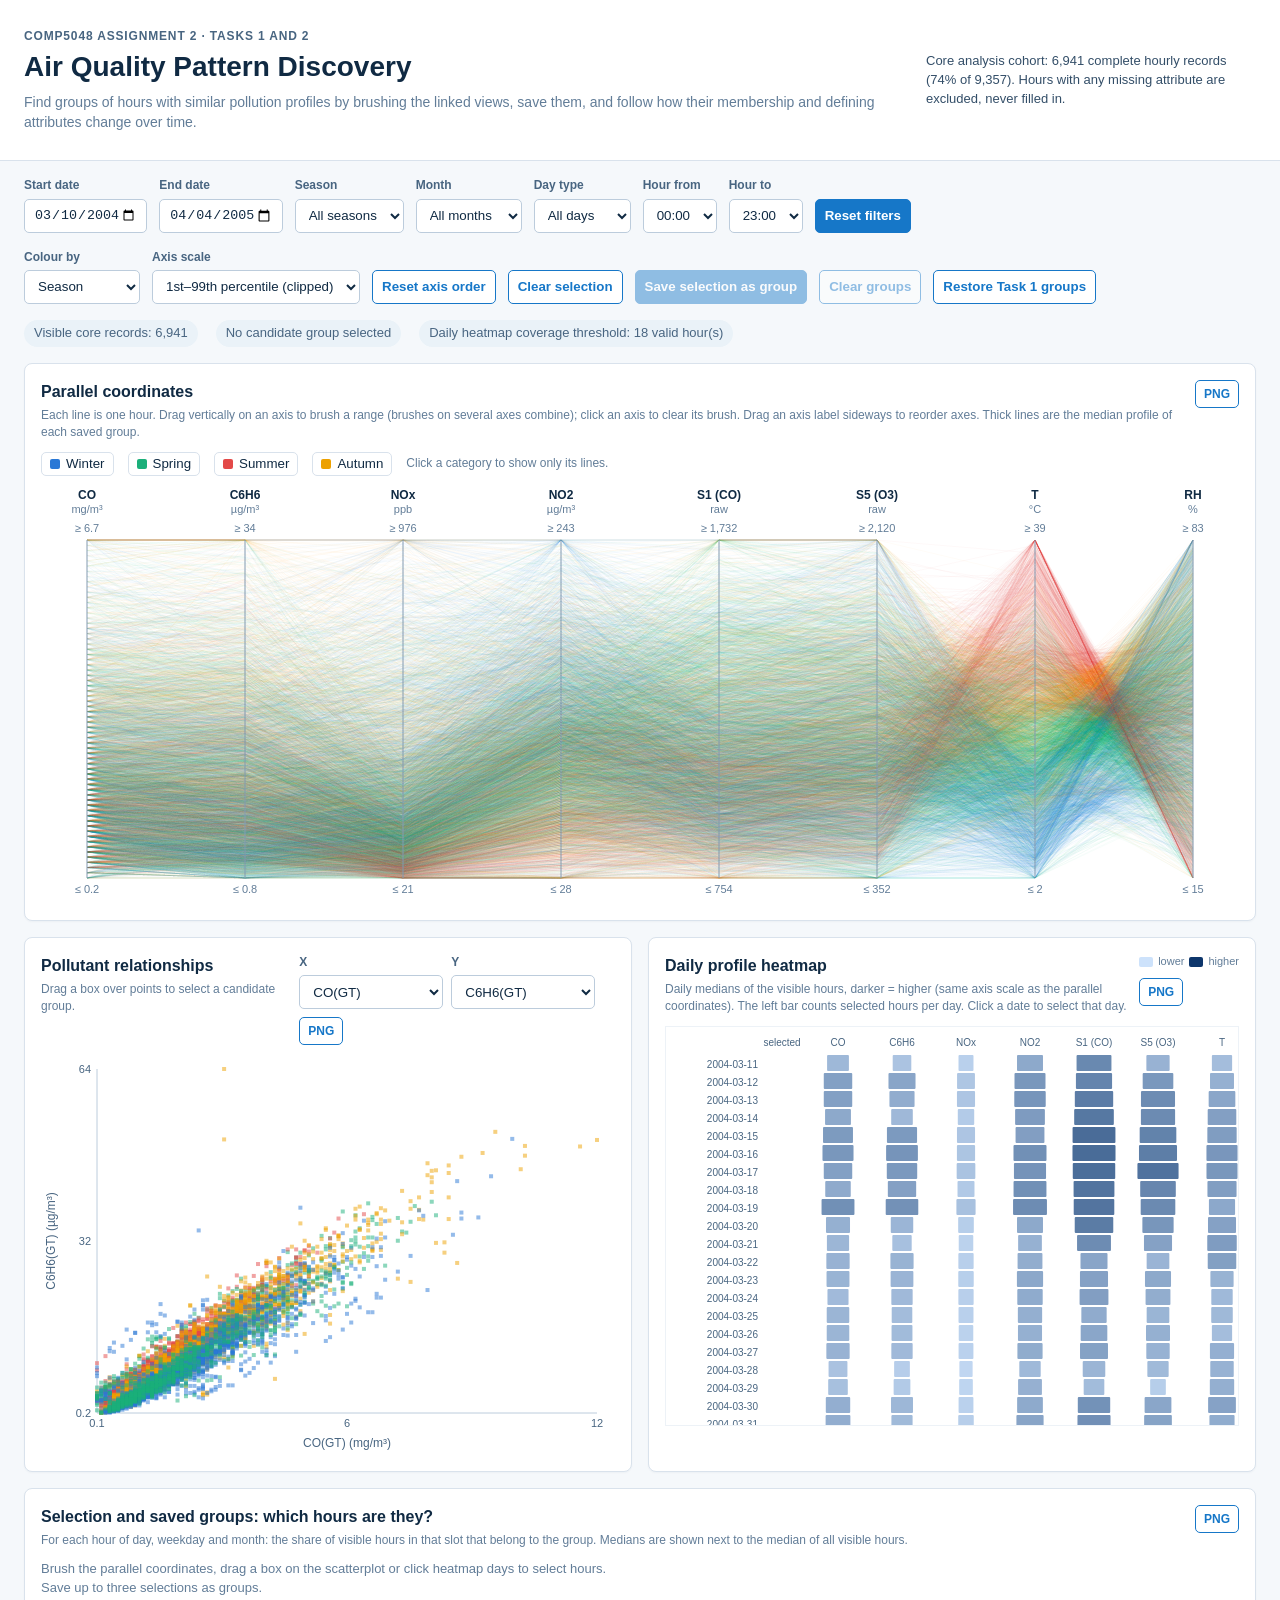
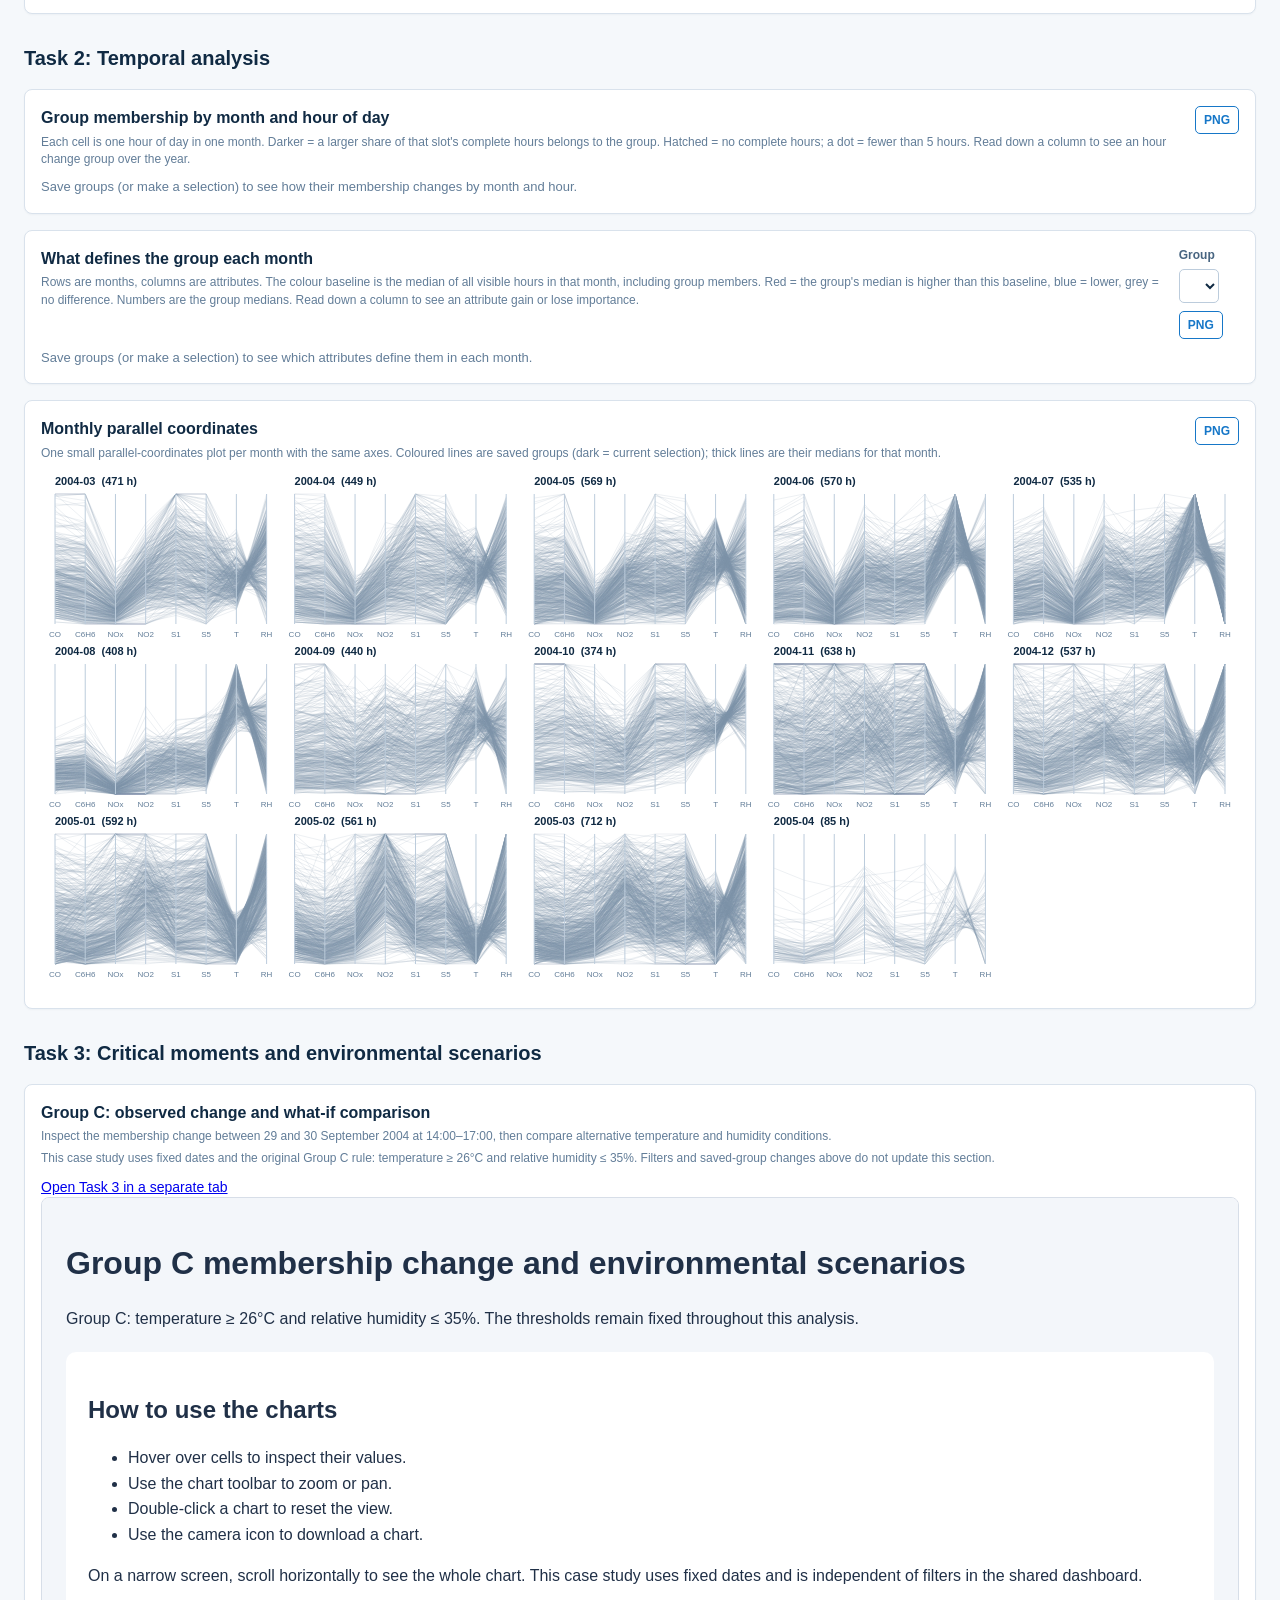
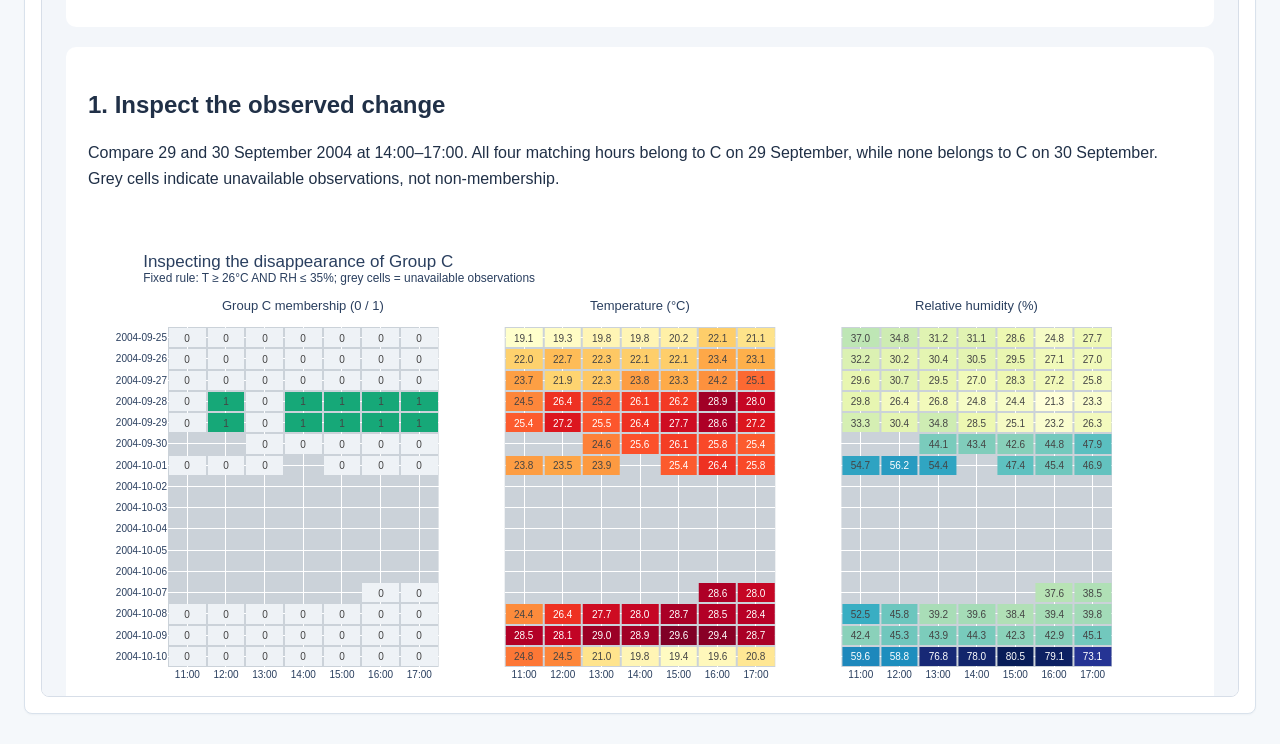
==== commit b37f35f9: "Clarify Task 2 monthly comparison explanation State explicitly that the colour baseline is the media" ====
--- a/code/task-1/html/index.html
+++ b/code/task-1/html/index.html
@@ -93,7 +93,7 @@
 
     <section class="card profile-card">
       <div class="card-heading">
-        <div><h2>What defines the group each month</h2><p>Rows are months, columns are attributes. Red = the group's median is higher than the other hours in that month, blue = lower, grey = no difference. Numbers are the group medians. Read down a column to see an attribute gain or lose importance.</p></div>
+        <div><h2>What defines the group each month</h2><p>Rows are months, columns are attributes. The colour baseline is the median of all visible hours in that month, including group members. Red = the group's median is higher than this baseline, blue = lower, grey = no difference. Numbers are the group medians. Read down a column to see an attribute gain or lose importance.</p></div>
         <div class="axis-controls"><label>Group <select id="profileEntity"></select></label><button class="secondary small" data-export="profile">PNG</button></div>
       </div>
       <div id="profile" class="scroll-x"></div>
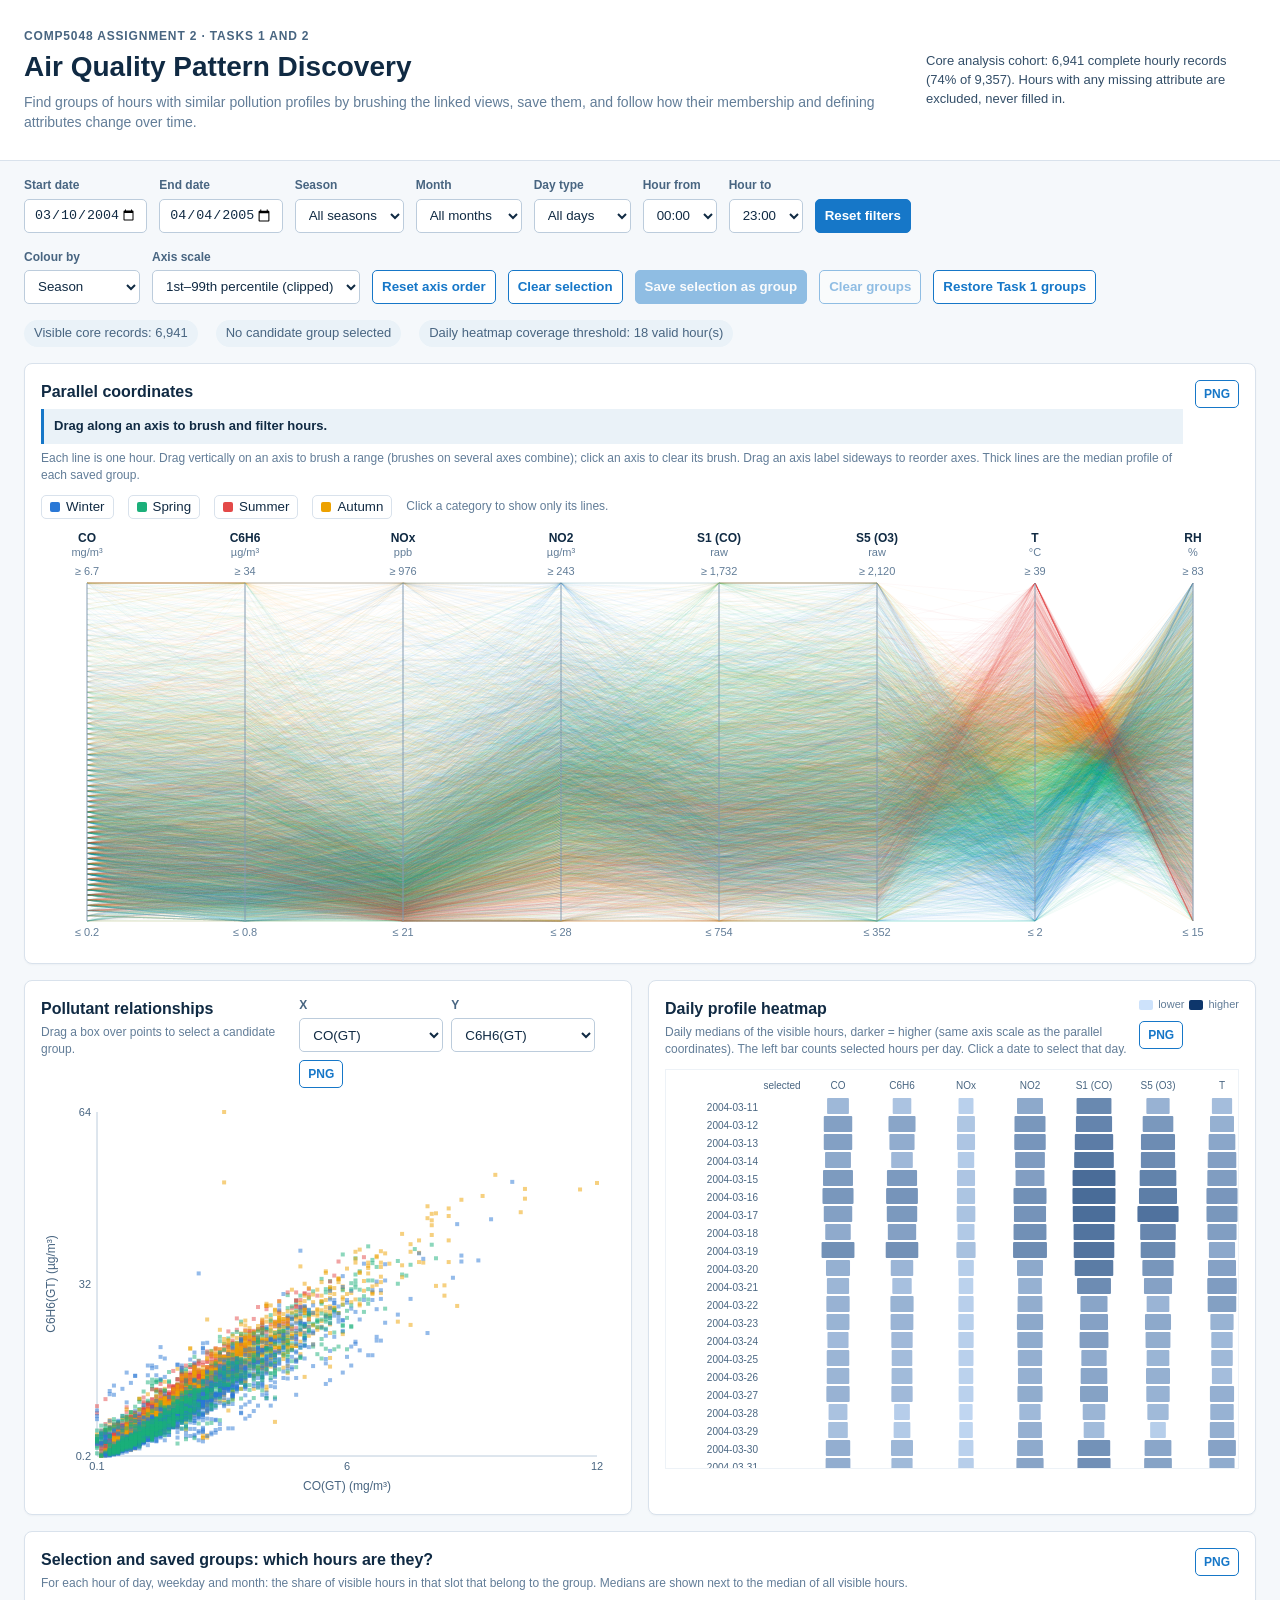
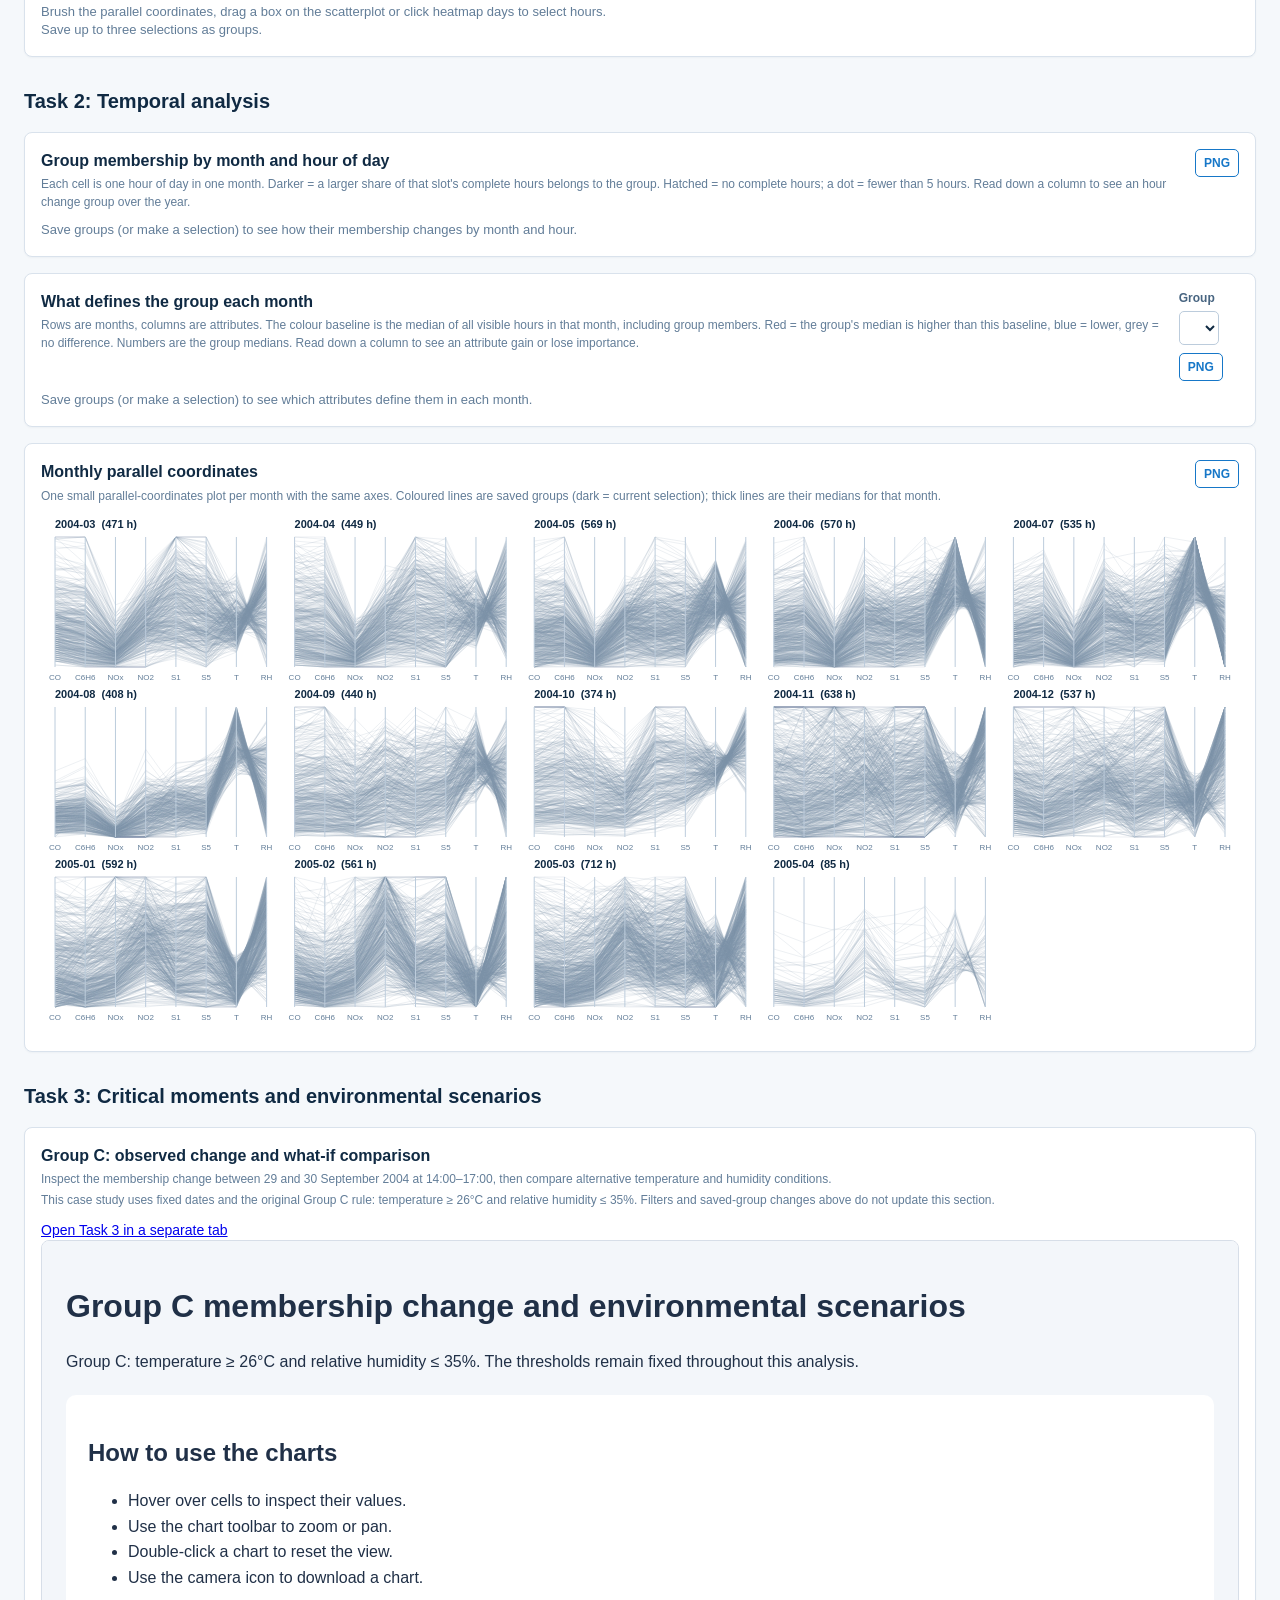
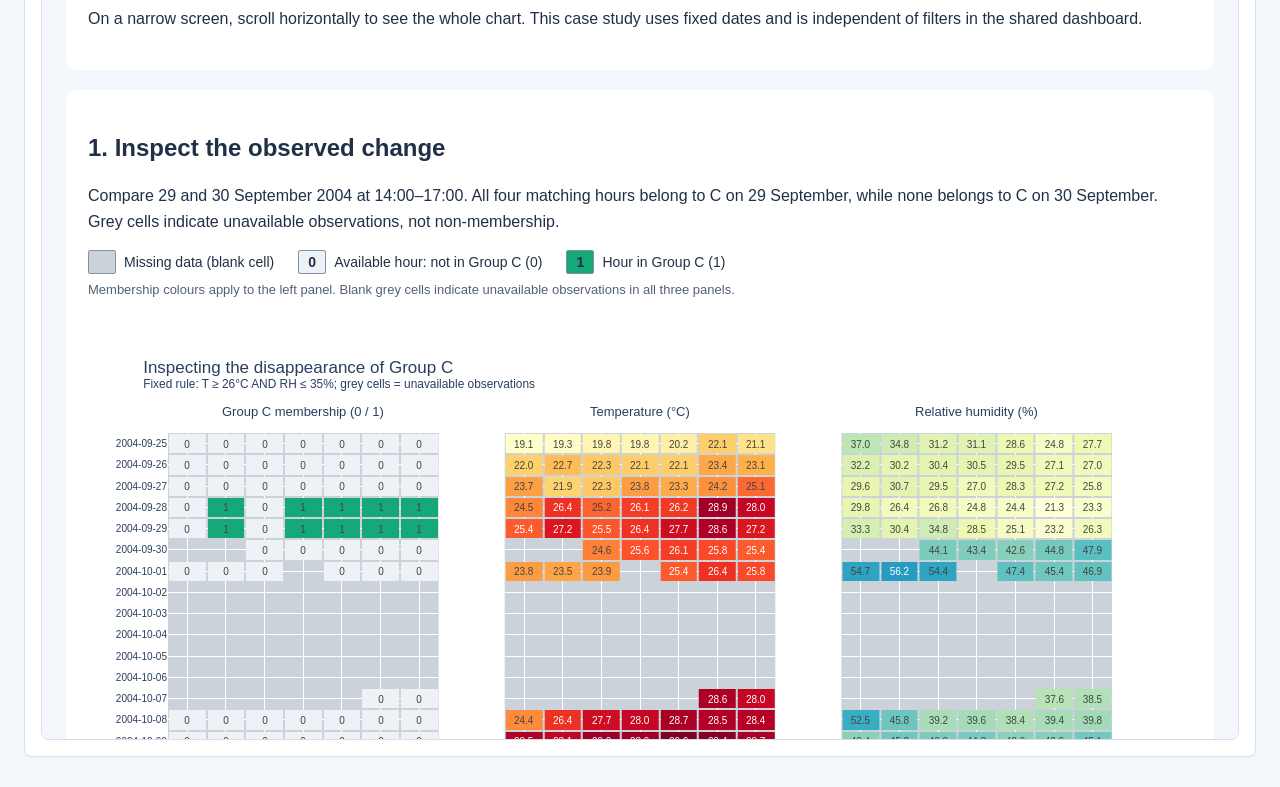
==== commit b79be31d: "Add visible brushing guidance to Task 1 Add the requested near-chart instruction and matching stylin" ====
--- a/code/task-1/html/index.html
+++ b/code/task-1/html/index.html
@@ -49,6 +49,7 @@
       <div class="card-heading">
         <div>
           <h2>Parallel coordinates</h2>
+          <p class="brush-instruction">Drag along an axis to brush and filter hours.</p>
           <p>Each line is one hour. Drag vertically on an axis to brush a range (brushes on several axes combine); click an axis to clear its brush. Drag an axis label sideways to reorder axes. Thick lines are the median profile of each saved group.</p>
         </div>
         <button class="secondary small" data-export="parallel">PNG</button>
--- a/code/task-1/html/tableau-theme.css
+++ b/code/task-1/html/tableau-theme.css
@@ -18,6 +18,15 @@
 .heat-card { grid-column: 2 / 3; grid-row: 2; }
 .groups-card { grid-column: 1 / 3; grid-row: 3; }
 .parallel-card .canvas-wrap { height: 420px; }
+.parallel-card .brush-instruction {
+  margin: 6px 0;
+  padding: 8px 10px;
+  border-left: 3px solid var(--blue);
+  background: #eaf2f8;
+  color: var(--ink);
+  font-size: 13px;
+  font-weight: 700;
+}
 .scatter-card .canvas-wrap { height: 400px; }
 .heat-card .scroll-view { max-height: 400px; }
 
